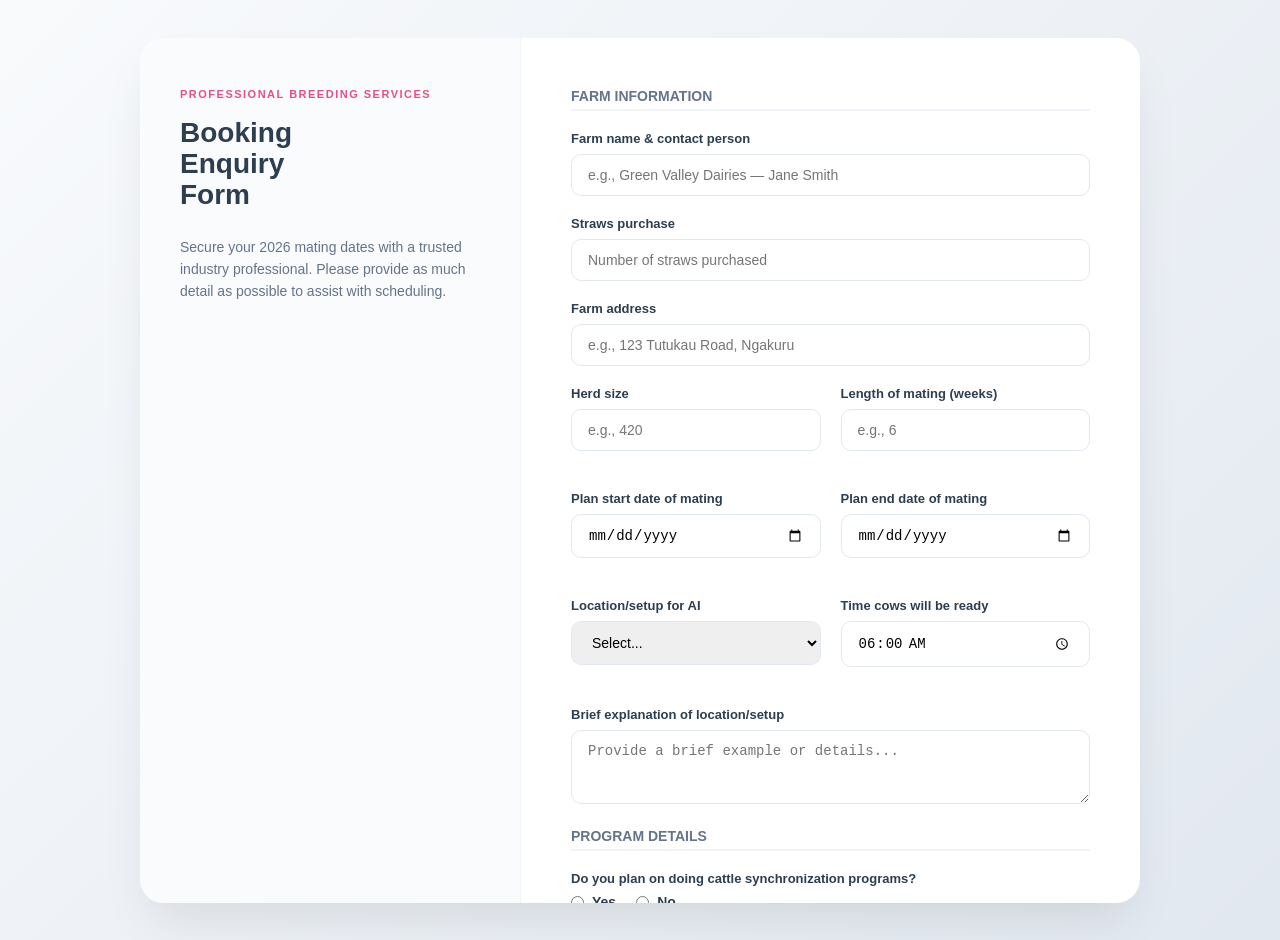
==== booking.html @ 99059720 "Clean rebuild: tidy structure, Netlify Forms, 6-week mating rule" ====
<!DOCTYPE html>
<html lang="en">
<head>
    <meta charset="UTF-8">
    <meta name="viewport" content="width=device-width, initial-scale=1.0">
    <title>Booking Enquiry | Professional Breeding Services</title>
    <link rel="stylesheet" href="css/style.css">
    <style>
        :root {
            --primary-pink: #e94d89;
            --dark-text: #2c3e50;
            --muted-text: #64748b;
            --bg-gradient: linear-gradient(135deg, #f8fafc 0%, #e2e8f0 100%);
            --white: #ffffff;
        }

        body {
            font-family: 'Inter', -apple-system, sans-serif;
            background: var(--bg-gradient);
            display: flex;
            justify-content: center;
            align-items: center;
            min-height: 100vh;
            margin: 0;
            padding: 20px;
            color: var(--dark-text);
        }

        .container {
            background: var(--white);
            width: 100%;
            max-width: 1000px;
            display: flex;
            border-radius: 24px;
            overflow: hidden;
            box-shadow: 0 25px 50px -12px rgba(0, 0, 0, 0.1);
        }

        .info-sidebar {
            background-color: #fafbfc;
            padding: 50px 40px;
            width: 30%;
            border-right: 1px solid #f1f5f9;
        }

        .tag-line {
            color: var(--primary-pink);
            font-size: 11px;
            font-weight: 800;
            text-transform: uppercase;
            letter-spacing: 1.5px;
            margin-bottom: 12px;
            display: block;
        }

        .sidebar-title {
            font-size: 28px;
            font-weight: 800;
            line-height: 1.1;
            margin-bottom: 25px;
        }

        .form-content {
            padding: 50px;
            flex: 1;
            max-height: 85vh;
            overflow-y: auto;
        }

        .section-label {
            font-size: 14px;
            font-weight: 700;
            color: var(--muted-text);
            margin-bottom: 20px;
            display: block;
            border-bottom: 2px solid #f1f5f9;
            padding-bottom: 5px;
        }

        .form-grid {
            display: grid;
            grid-template-columns: 1fr 1fr;
            gap: 20px;
            margin-bottom: 20px;
        }

        .full-width { grid-column: span 2; }

        .field { margin-bottom: 20px; }

        label {
            display: block;
            font-size: 13px;
            font-weight: 600;
            margin-bottom: 8px;
        }

        input, select, textarea {
            width: 100%;
            padding: 12px 16px;
            border: 1.5px solid #e2e8f0;
            border-radius: 10px;
            font-size: 14px;
            transition: border-color 0.2s;
            box-sizing: border-box; /* FIX 1: Ensures padding doesn't break layout */
        }

        input:focus { border-color: var(--primary-pink); outline: none; }

        .radio-group {
            display: flex;
            gap: 20px;
            margin-top: 5px;
        }

        .radio-option {
            display: flex;
            align-items: center;
            gap: 8px;
            font-size: 14px;
            cursor: pointer;
        }

        .radio-option input { width: auto; margin: 0; }

        .submit-btn {
            background-color: var(--primary-pink);
            color: white;
            border: none;
            padding: 18px;
            border-radius: 14px;
            font-weight: 700;
            font-size: 16px;
            width: 100%;
            cursor: pointer;
            box-shadow: 0 10px 15px -3px rgba(233, 77, 137, 0.3);
            margin-top: 10px;
        }

        @media (max-width: 850px) {
            .container { flex-direction: column; }
            .info-sidebar { width: 100%; padding: 30px; border-right: none; }
            .form-grid { grid-template-columns: 1fr; }
            .full-width { grid-column: span 1; }
        }
    </style>
</head>
<body>

<div class="container">
    <div class="info-sidebar">
        <span class="tag-line">Professional Breeding Services</span>
        <h1 class="sidebar-title">Booking<br>Enquiry<br>Form</h1>
        <p style="color: var(--muted-text); font-size: 14px; line-height: 1.6;">
            Secure your 2026 mating dates with a trusted industry professional. Please provide as much detail as possible to assist with scheduling.
        </p>
    </div>

  
    <form class="form-content"
          id="bookingForm"
          name="booking-enquiry"
          method="POST"
          data-netlify="true"
          netlify-honeypot="bot-field">

        <!-- Required for JS submissions: tells Netlify which form this is -->
        <input type="hidden" name="form-name" value="booking-enquiry">

        <!-- Honeypot: invisible to humans, traps bots -->
        <p hidden>
            <label>Don't fill this out if you're human: <input name="bot-field"></label>
        </p>

        <span class="section-label">FARM INFORMATION</span>
        
        <div class="field">
            <label for="farm_name">Farm name & contact person</label> <!-- FIX 3: Added 'for' attributes for accessibility -->
            <input type="text" id="farm_name" name="farm_name" placeholder="e.g., Green Valley Dairies — Jane Smith" required> <!-- FIX 4: Added 'required' to critical fields -->
        </div>

         <div class="field">
            <label for="straws_count">Straws purchase</label>
            <input type="number" id="straws_count" name="straws_count" placeholder="Number of straws purchased" min="0"> <!-- FIX 5: Added 'min' value -->
        </div>

        <div class="field">
            <label for="address">Farm address</label>
            <input type="text" id="address" name="address" placeholder="e.g., 123 Tutukau Road, Ngakuru" required>
        </div>

        <div class="form-grid">
            <div class="field">
                <label for="herd_size">Herd size</label>
                <input type="number" id="herd_size" name="herd_size" placeholder="e.g., 420">
            </div>
            <div class="field">
                <label for="mating_weeks">Length of mating (weeks)</label>
                <input type="number" id="mating_weeks" name="mating_weeks" placeholder="e.g., 6">
            </div>
            <div class="field">
                <label for="start_date">Plan start date of mating</label>
                <input type="date" id="start_date" name="start_date">
            </div>
            <div class="field">
                <label for="end_date">Plan end date of mating</label>
                <input type="date" id="end_date" name="end_date">
            </div>
            <div class="field">
                <label for="setup_type">Location/setup for AI</label>
                <select id="setup_type" name="setup_type">
                    <option value="">Select...</option>
                    <option value="rotary">Rotary</option>
                    <option value="herringbone">Herringbone</option>
                    <option value="in-race">In-race</option>
                </select>
            </div>
            <div class="field">
                <label for="ready_time">Time cows will be ready</label>
                <input type="time" id="ready_time" name="ready_time" value="06:00">
            </div>
        </div>

        <div class="field">
            <label for="setup_details">Brief explanation of location/setup</label>
            <textarea id="setup_details" name="setup_details" rows="3" placeholder="Provide a brief example or details..."></textarea>
        </div>

        <span class="section-label">PROGRAM DETAILS</span>

        <div class="field">
            <label>Do you plan on doing cattle synchronization programs?</label>
            <div class="radio-group">
                <label class="radio-option"><input type="radio" name="sync" value="yes"> Yes</label>
                <label class="radio-option"><input type="radio" name="sync" value="no"> No</label>
            </div>
        </div>

        <div class="field">
            <label>Do you want heifers (R2 cattle inseminated)?</label>
            <div class="radio-group">
                <label class="radio-option"><input type="radio" name="heifers" value="yes"> Yes</label>
                <label class="radio-option"><input type="radio" name="heifers" value="no"> No</label>
            </div>
        </div>

        <span class="section-label">CONTACT</span>

        <div class="form-grid">
            <div class="field full-width">
                <label for="email">Your email</label>
                <input type="email" id="email" name="email" placeholder="you@example.com" required>
            </div>
        </div>

        <div class="field">
            <label for="notes">Additional notes</label>
            <textarea id="notes" name="notes" rows="2"></textarea>
        </div>

        <button type="submit" class="submit-btn">Submit Booking Request</button>
        
    </form>
</div>

<!-- Form submit handler -->
<!--
    Netlify Forms (production):
      - Posts form data to "/" as URL-encoded form data.
      - Netlify's build-time scanner detects the <form data-netlify="true"> tag
        and wires up the catcher automatically.
      - Email notifications are configured in the Netlify dashboard
        (Site → Forms → Settings → Form notifications).

    Local dev:
      - There's no Netlify catcher running locally, so the POST will fail.
      - The catch block still redirects to thank-you.html so you can test the flow.

    Future MERN upgrade path:
      - Swap the fetch URL from "/" to your Express endpoint (e.g. /api/bookings).
      - Keep the redirect on success, show an inline error on failure.
-->
<script>
    document.getElementById('bookingForm').addEventListener('submit', async (e) => {
        e.preventDefault();
        const form = e.target;

        // --- Business rule: AB mating period must be <= 6 weeks (42 days) ---
        // NZ dairy standard: a single mating block typically runs 6 weeks max.
        // Catching bad date ranges here saves chasing up farmers later.
        const startValue = form.start_date.value;
        const endValue = form.end_date.value;
        if (startValue && endValue) {
            const diffDays = (new Date(endValue) - new Date(startValue)) / (1000 * 60 * 60 * 24);
            if (diffDays < 0) {
                alert('End date must be on or after the start date.');
                return;
            }
            if (diffDays > 42) {
                alert('The mating period cannot be longer than 6 weeks (42 days). Please adjust the start or end date.');
                return;
            }
        }

        const body = new URLSearchParams(new FormData(form)).toString();

        try {
            const response = await fetch('/', {
                method: 'POST',
                headers: { 'Content-Type': 'application/x-www-form-urlencoded' },
                body: body
            });
            if (!response.ok) {
                console.warn('Form POST returned non-OK status:', response.status);
            }
        } catch (err) {
            // Most common cause: testing locally with no Netlify catcher running.
            console.warn('Form POST failed (expected during local dev):', err);
        }

        window.location.href = 'thank-you.html';
    });
</script>

</body>
</html>
---- css/style.css ----
/* ==========================================================================
   On Board NZ Dairy — Custom Overrides
   --------------------------------------------------------------------------
   Tailwind (loaded via CDN in each HTML <head>) handles the bulk of styling.
   This file is reserved for:
     - Project-wide tokens Tailwind doesn't already provide
     - Hand-written component styles that need more than utility classes
     - Tweaks that override Tailwind defaults
   Add new rules below as the project grows.
   ========================================================================== */

/* --- Global theme tokens ------------------------------------------------- */
:root {
  color-scheme: light;
}

/* --- Add your custom component styles below ------------------------------ */
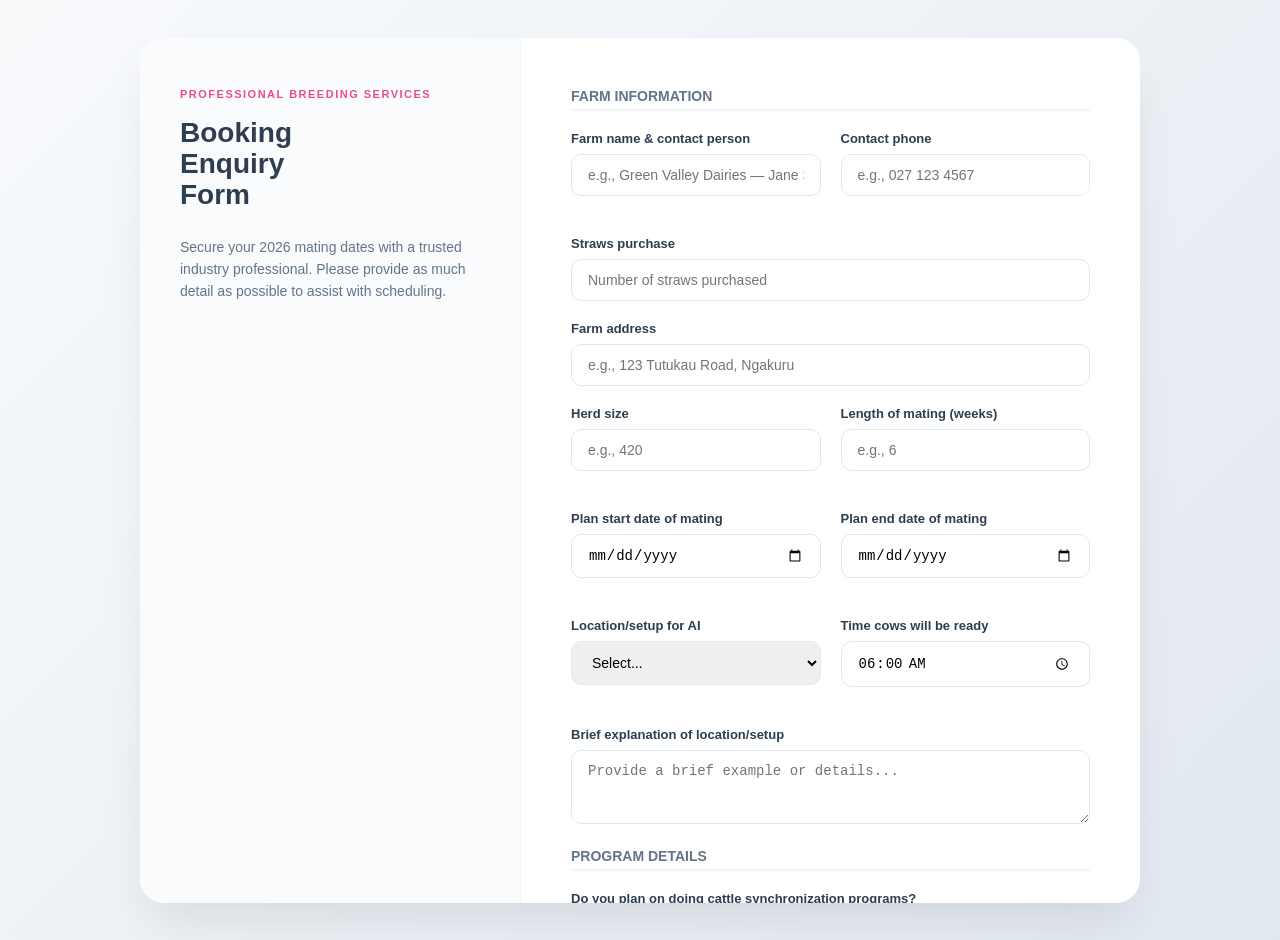
==== commit 30061bfc: "Restore badge text and fix mobile visibility with inline CSS" ====
--- a/booking.html
+++ b/booking.html
@@ -173,10 +173,16 @@
         </p>
 
         <span class="section-label">FARM INFORMATION</span>
-        
-        <div class="field">
-            <label for="farm_name">Farm name & contact person</label> <!-- FIX 3: Added 'for' attributes for accessibility -->
-            <input type="text" id="farm_name" name="farm_name" placeholder="e.g., Green Valley Dairies — Jane Smith" required> <!-- FIX 4: Added 'required' to critical fields -->
+
+        <div class="form-grid">
+            <div class="field">
+                <label for="farm_name">Farm name & contact person</label>
+                <input type="text" id="farm_name" name="farm_name" placeholder="e.g., Green Valley Dairies — Jane Smith" required>
+            </div>
+            <div class="field">
+                <label for="phone">Contact phone</label>
+                <input type="tel" id="phone" name="phone" placeholder="e.g., 027 123 4567" required>
+            </div>
         </div>
 
          <div class="field">
@@ -247,6 +253,14 @@
         <span class="section-label">CONTACT</span>
 
         <div class="form-grid">
+            <div class="field">
+                <label for="contact_name">Contact name</label>
+                <input type="text" id="contact_name" name="contact_name" placeholder="e.g., Jane Smith" required>
+            </div>
+            <div class="field">
+                <label for="contact_phone">Contact phone</label>
+                <input type="tel" id="contact_phone" name="contact_phone" placeholder="e.g., 027 123 4567" required>
+            </div>
             <div class="field full-width">
                 <label for="email">Your email</label>
                 <input type="email" id="email" name="email" placeholder="you@example.com" required>
